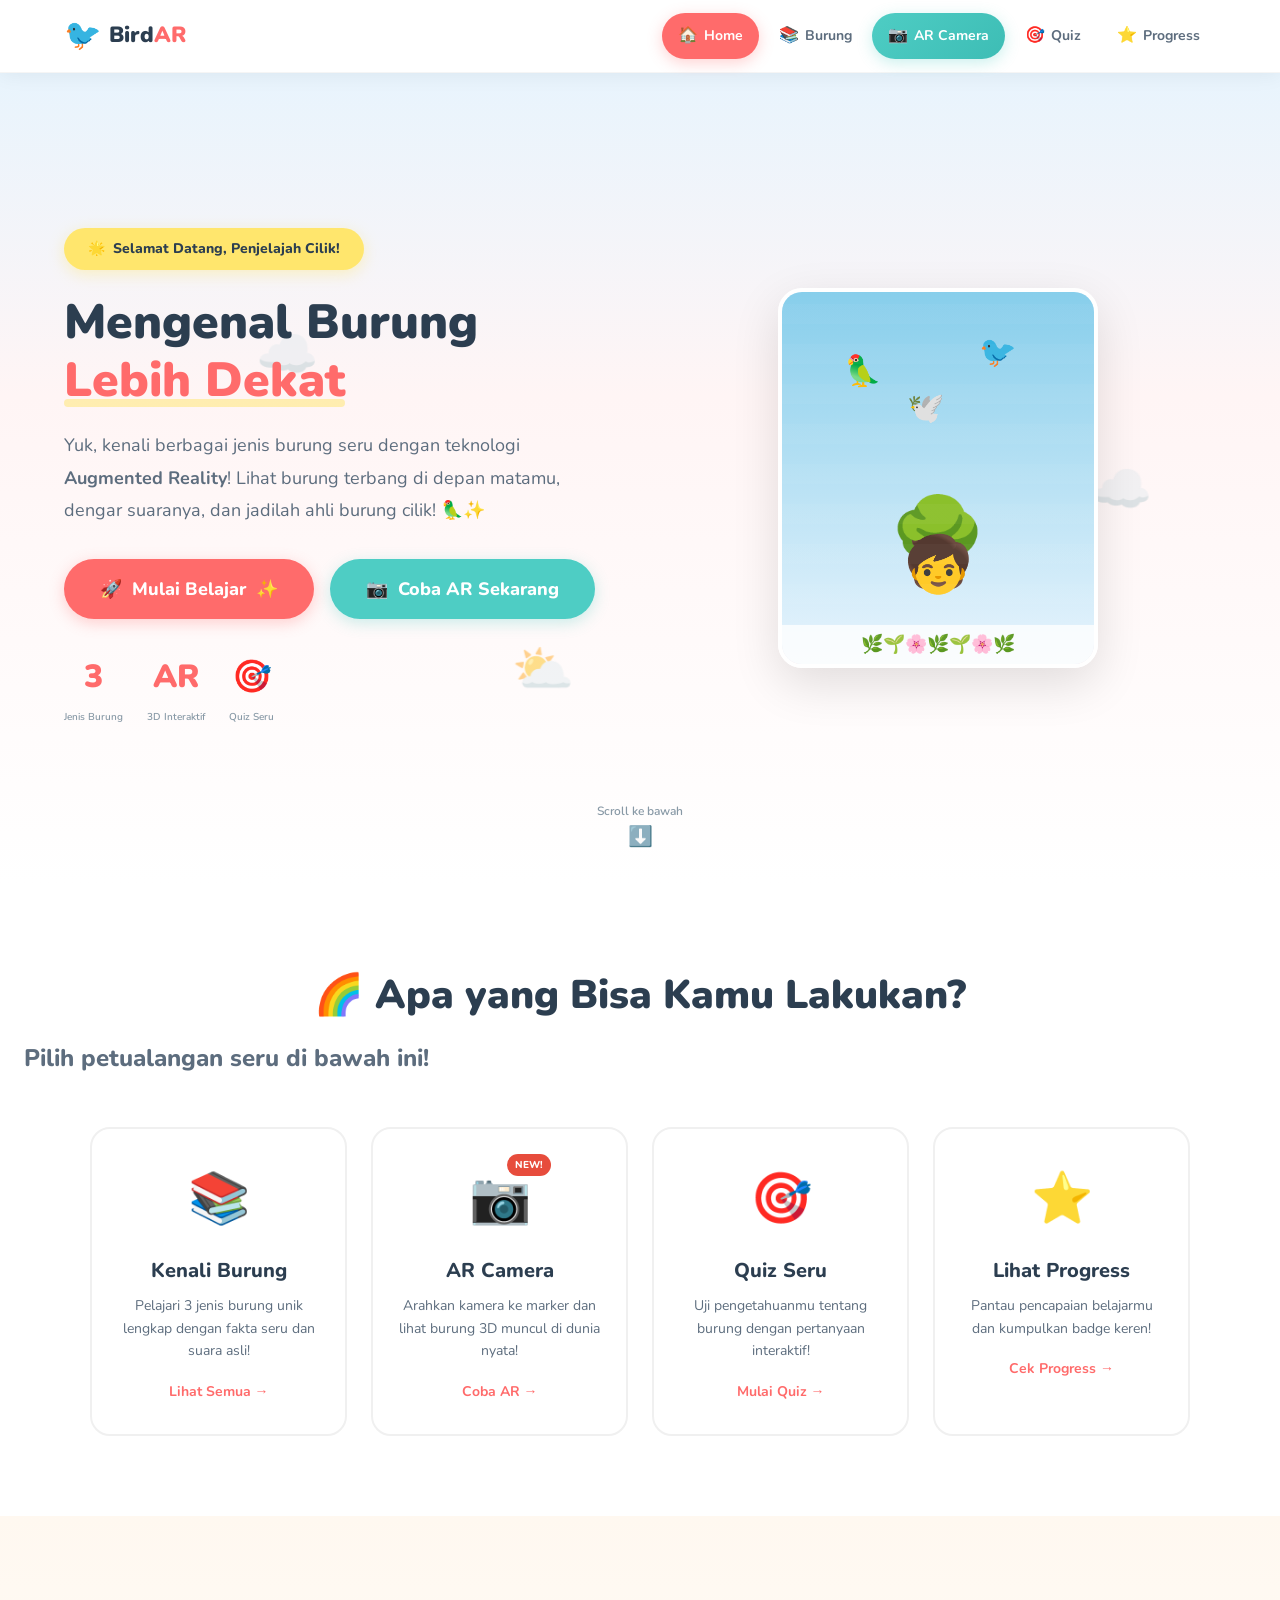
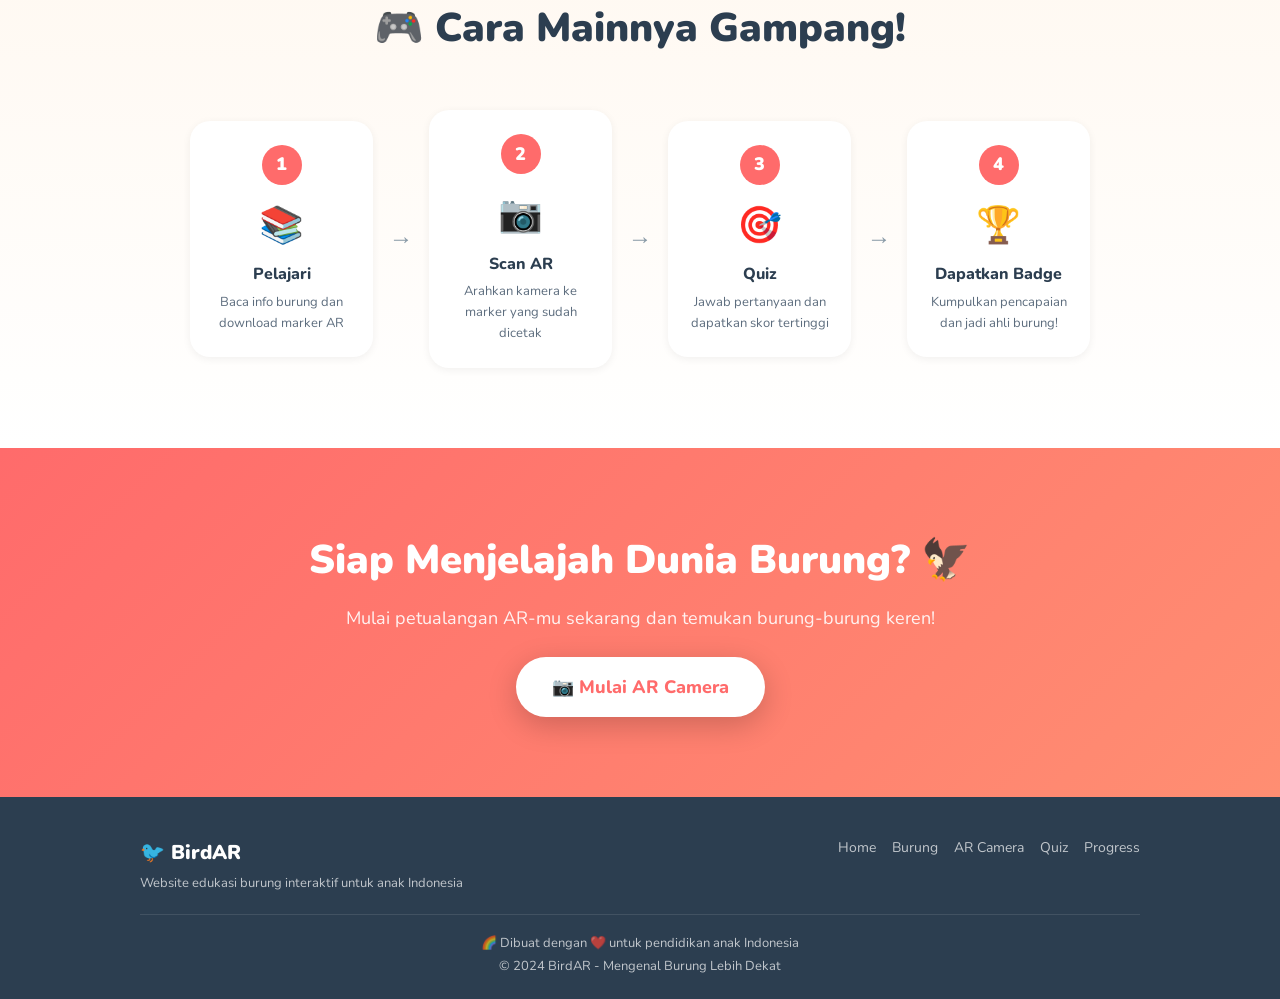
==== index.html @ a6987010 "first commit: upload proyek dunia burung" ====
<!DOCTYPE html>
<html lang="id">
<head>
    <meta charset="UTF-8">
    <meta name="viewport" content="width=device-width, initial-scale=1.0">
    <title>Mengenal Burung Lebih Dekat 🐦 | AR Edukasi</title>
    <link rel="stylesheet" href="assets/css/style.css">
    <link rel="preconnect" href="https://fonts.googleapis.com">
    <link rel="preconnect" href="https://fonts.gstatic.com" crossorigin>
    <link href="https://fonts.googleapis.com/css2?family=Nunito:wght@400;600;700;800;900&display=swap" rel="stylesheet">
    <link rel="icon" href="data:image/svg+xml,<svg xmlns='http://www.w3.org/2000/svg' viewBox='0 0 100 100'><text y='.9em' font-size='90'>🐦</text></svg>">
</head>
<body class="home-page">
    <!-- Loading Screen -->
    <div class="loading-screen" id="loadingScreen">
        <div class="loading-content">
            <div class="bird-loader">
                <span class="bird-emoji">🐦</span>
                <div class="loading-bar">
                    <div class="loading-progress"></div>
                </div>
            </div>
            <p class="loading-text">Mempersiapkan petualangan...</p>
        </div>
    </div>

    <!-- Navbar -->
    <nav class="navbar" id="navbar">
        <div class="nav-container">
            <a href="index.html" class="nav-logo">
                <span class="logo-icon">🐦</span>
                <span class="logo-text">Bird<span class="logo-highlight">AR</span></span>
            </a>
            <ul class="nav-menu" id="navMenu">
                <li class="nav-item">
                    <a href="index.html" class="nav-link active">
                        <span class="nav-icon">🏠</span> Home
                    </a>
                </li>
                <li class="nav-item">
                    <a href="birds.html" class="nav-link">
                        <span class="nav-icon">📚</span> Burung
                    </a>
                </li>
                <li class="nav-item">
                    <a href="ar-camera.html" class="nav-link nav-link-special">
                        <span class="nav-icon">📷</span> AR Camera
                    </a>
                </li>
                <li class="nav-item">
                    <a href="quiz.html" class="nav-link">
                        <span class="nav-icon">🎯</span> Quiz
                    </a>
                </li>
                <li class="nav-item">
                    <a href="progress.html" class="nav-link">
                        <span class="nav-icon">⭐</span> Progress
                    </a>
                </li>
            </ul>
            <button class="hamburger" id="hamburgerBtn" aria-label="Menu">
                <span class="hamburger-line"></span>
                <span class="hamburger-line"></span>
                <span class="hamburger-line"></span>
            </button>
        </div>
    </nav>

    <!-- Main Hero Section -->
    <main class="hero-section">
        <div class="clouds-container">
            <div class="cloud cloud-1"><span>☁️</span></div>
            <div class="cloud cloud-2"><span>☁️</span></div>
            <div class="cloud cloud-3"><span>☁️</span></div>
            <div class="cloud cloud-4"><span>☁️</span></div>
            <div class="cloud cloud-5"><span>⛅</span></div>
        </div>

        <div class="hero-content">
            <div class="hero-left">
                <div class="welcome-badge">
                    <span class="badge-star">🌟</span> Selamat Datang, Penjelajah Cilik!
                </div>
                <h1 class="hero-title">
                    Mengenal Burung
                    <span class="title-highlight">Lebih Dekat</span>
                </h1>
                <p class="hero-description">
                    Yuk, kenali berbagai jenis burung seru dengan teknologi <strong>Augmented Reality</strong>! 
                    Lihat burung terbang di depan matamu, dengar suaranya, dan jadilah ahli burung cilik! 🦜✨
                </p>
                <div class="hero-buttons">
                    <a href="birds.html" class="btn btn-primary btn-large">
                        <span>🚀</span> Mulai Belajar
                        <span class="btn-sparkle">✨</span>
                    </a>
                    <a href="ar-camera.html" class="btn btn-accent btn-large">
                        <span>📷</span> Coba AR Sekarang
                    </a>
                </div>
                <div class="hero-stats">
                    <div class="hero-stat">
                        <span class="stat-number">3</span>
                        <span class="stat-label">Jenis Burung</span>
                    </div>
                    <div class="hero-stat">
                        <span class="stat-number">AR</span>
                        <span class="stat-label">3D Interaktif</span>
                    </div>
                    <div class="hero-stat">
                        <span class="stat-number">🎯</span>
                        <span class="stat-label">Quiz Seru</span>
                    </div>
                </div>
            </div>
            <div class="hero-right">
                <div class="hero-illustration">
                    <div class="illustration-scene">
                        <div class="scene-sky"></div>
                        <div class="scene-tree">🌳</div>
                        <div class="scene-birds">
                            <span class="scene-bird bird-pos-1">🦜</span>
                            <span class="scene-bird bird-pos-2">🐦</span>
                            <span class="scene-bird bird-pos-3">🕊️</span>
                        </div>
                        <div class="scene-kid">🧒</div>
                        <div class="scene-ground">
                            <span>🌿🌱🌸🌿🌱🌸🌿</span>
                        </div>
                        <div class="scene-ar-effect">
                            <div class="ar-scan-line"></div>
                        </div>
                    </div>
                </div>
            </div>
        </div>

        <div class="scroll-indicator">
            <span class="scroll-text">Scroll ke bawah</span>
            <span class="scroll-arrow">⬇️</span>
        </div>
    </main>

    <!-- Features Section -->
    <section class="features-section" id="features">
        <div class="section-header">
            <h2 class="section-title">🌈 Apa yang Bisa Kamu Lakukan?</h2>
            <p class="section-subtitle">Pilih petualangan seru di bawah ini!</p>
        </div>
        
        <div class="features-grid">
            <a href="birds.html" class="feature-card card-learn">
                <div class="card-icon-wrapper">
                    <span class="card-icon">📚</span>
                </div>
                <h3 class="card-title">Kenali Burung</h3>
                <p class="card-desc">Pelajari 3 jenis burung unik lengkap dengan fakta seru dan suara asli!</p>
                <span class="card-action">Lihat Semua →</span>
            </a>

            <a href="ar-camera.html" class="feature-card card-ar">
                <div class="card-icon-wrapper">
                    <span class="card-icon">📷</span>
                    <div class="card-badge">NEW!</div>
                </div>
                <h3 class="card-title">AR Camera</h3>
                <p class="card-desc">Arahkan kamera ke marker dan lihat burung 3D muncul di dunia nyata!</p>
                <span class="card-action">Coba AR →</span>
            </a>

            <a href="quiz.html" class="feature-card card-quiz">
                <div class="card-icon-wrapper">
                    <span class="card-icon">🎯</span>
                </div>
                <h3 class="card-title">Quiz Seru</h3>
                <p class="card-desc">Uji pengetahuanmu tentang burung dengan pertanyaan interaktif!</p>
                <span class="card-action">Mulai Quiz →</span>
            </a>

            <a href="progress.html" class="feature-card card-progress">
                <div class="card-icon-wrapper">
                    <span class="card-icon">⭐</span>
                </div>
                <h3 class="card-title">Lihat Progress</h3>
                <p class="card-desc">Pantau pencapaian belajarmu dan kumpulkan badge keren!</p>
                <span class="card-action">Cek Progress →</span>
            </a>
        </div>
    </section>

    <!-- How It Works Section -->
    <section class="how-it-works">
        <div class="section-header">
            <h2 class="section-title">🎮 Cara Mainnya Gampang!</h2>
        </div>
        <div class="steps-container">
            <div class="step">
                <div class="step-number">1</div>
                <div class="step-icon">📚</div>
                <h4>Pelajari</h4>
                <p>Baca info burung dan download marker AR</p>
            </div>
            <div class="step-connector">→</div>
            <div class="step">
                <div class="step-number">2</div>
                <div class="step-icon">📷</div>
                <h4>Scan AR</h4>
                <p>Arahkan kamera ke marker yang sudah dicetak</p>
            </div>
            <div class="step-connector">→</div>
            <div class="step">
                <div class="step-number">3</div>
                <div class="step-icon">🎯</div>
                <h4>Quiz</h4>
                <p>Jawab pertanyaan dan dapatkan skor tertinggi</p>
            </div>
            <div class="step-connector">→</div>
            <div class="step">
                <div class="step-number">4</div>
                <div class="step-icon">🏆</div>
                <h4>Dapatkan Badge</h4>
                <p>Kumpulkan pencapaian dan jadi ahli burung!</p>
            </div>
        </div>
    </section>

    <!-- CTA Section -->
    <section class="cta-section">
        <div class="cta-content">
            <h2>Siap Menjelajah Dunia Burung? 🦅</h2>
            <p>Mulai petualangan AR-mu sekarang dan temukan burung-burung keren!</p>
            <a href="ar-camera.html" class="btn btn-primary btn-large">
                📷 Mulai AR Camera
            </a>
        </div>
    </section>

    <!-- Footer -->
    <footer class="footer">
        <div class="footer-content">
            <div class="footer-top">
                <div class="footer-brand">
                    <span class="footer-logo">🐦 BirdAR</span>
                    <p>Website edukasi burung interaktif untuk anak Indonesia</p>
                </div>
                <div class="footer-links">
                    <a href="index.html">Home</a>
                    <a href="birds.html">Burung</a>
                    <a href="ar-camera.html">AR Camera</a>
                    <a href="quiz.html">Quiz</a>
                    <a href="progress.html">Progress</a>
                </div>
            </div>
            <div class="footer-bottom">
                <p>🌈 Dibuat dengan ❤️ untuk pendidikan anak Indonesia</p>
                <p class="footer-copy">© 2024 BirdAR - Mengenal Burung Lebih Dekat</p>
            </div>
        </div>
    </footer>

    <!-- Back to Top Button -->
    <button class="back-to-top" id="backToTop" aria-label="Kembali ke atas">
        <span>⬆️</span>
    </button>

    <script src="assets/js/main.js"></script>
</body>
</html>
---- assets/css/style.css ----
/* ============================================
   CSS RESET & VARIABLES GLOBAL
   ============================================ */
:root {
    /* Warna Utama */
    --primary: #FF6B6B;
    --primary-light: #FF8E8E;
    --primary-dark: #E55A5A;
    --secondary: #4ECDC4;
    --secondary-light: #7EDDD6;
    --secondary-dark: #3DBDB5;
    --accent: #FFE66D;
    --accent2: #FF8E72;
    --accent3: #A78BFA;
    
    /* Background */
    --bg-sky: #E8F4FD;
    --bg-sky-light: #F0F8FF;
    --bg-cream: #FFF8F0;
    --bg-white: #FFFFFF;
    --bg-gray-light: #F9FAFB;
    
    /* Text */
    --text-dark: #2C3E50;
    --text-medium: #5D6D7E;
    --text-light: #8899A6;
    --text-white: #FFFFFF;
    
    /* Status */
    --success: #2ECC71;
    --success-light: #D4EFDF;
    --danger: #E74C3C;
    --danger-light: #FADBD8;
    --warning: #F39C12;
    --warning-light: #FDEBD0;
    --info: #3498DB;
    
    /* Shadows */
    --shadow-sm: 0 2px 8px rgba(0, 0, 0, 0.06);
    --shadow-md: 0 8px 32px rgba(0, 0, 0, 0.08);
    --shadow-lg: 0 16px 48px rgba(0, 0, 0, 0.12);
    --shadow-xl: 0 24px 64px rgba(0, 0, 0, 0.16);
    
    /* Border Radius */
    --radius-xs: 8px;
    --radius-sm: 12px;
    --radius-md: 16px;
    --radius-lg: 20px;
    --radius-xl: 24px;
    --radius-full: 50%;
    --radius-pill: 50px;
    
    /* Transition */
    --transition-fast: 0.2s cubic-bezier(0.4, 0, 0.2, 1);
    --transition-base: 0.3s cubic-bezier(0.4, 0, 0.2, 1);
    --transition-slow: 0.5s cubic-bezier(0.4, 0, 0.2, 1);
    
    /* Font */
    --font-main: 'Nunito', -apple-system, BlinkMacSystemFont, 'Segoe UI', sans-serif;
    --font-size-xs: 0.75rem;
    --font-size-sm: 0.875rem;
    --font-size-base: 1rem;
    --font-size-md: 1.125rem;
    --font-size-lg: 1.25rem;
    --font-size-xl: 1.5rem;
    --font-size-2xl: 2rem;
    --font-size-3xl: 2.5rem;
    --font-size-4xl: 3rem;
    
    /* Spacing */
    --spacing-xs: 0.5rem;
    --spacing-sm: 0.75rem;
    --spacing-md: 1rem;
    --spacing-lg: 1.5rem;
    --spacing-xl: 2rem;
    --spacing-2xl: 3rem;
    --spacing-3xl: 4rem;
}

/* ============================================
   GLOBAL FIX - Mencegah Horizontal Scroll
   ============================================ */
html {
    width: 100%;
    max-width: 100vw;
    overflow-x: hidden;
    scroll-behavior: smooth;
    font-size: 16px;
    -webkit-text-size-adjust: 100%;
    position: relative;
}

body {
    width: 100%;
    max-width: 100vw;
    overflow-x: hidden;
    font-family: var(--font-main);
    background: var(--bg-sky-light);
    color: var(--text-dark);
    line-height: 1.6;
    min-height: 100vh;
    -webkit-font-smoothing: antialiased;
    -moz-osx-font-smoothing: grayscale;
    position: relative;
}

/* ============================================
   RESET & BASE
   ============================================ */
*, *::before, *::after {
    margin: 0;
    padding: 0;
    box-sizing: border-box;
}

img {
    max-width: 100%;
    height: auto;
    display: block;
}

a {
    text-decoration: none;
    color: inherit;
}

button {
    cursor: pointer;
    font-family: var(--font-main);
    border: none;
    outline: none;
}

ul, ol {
    list-style: none;
}

/* ============================================
   LOADING SCREEN
   ============================================ */
.loading-screen {
    position: fixed;
    top: 0;
    left: 0;
    width: 100%;
    height: 100%;
    background: linear-gradient(135deg, #E8F4FD 0%, #FFE8E8 50%, #FFF8F0 100%);
    display: flex;
    align-items: center;
    justify-content: center;
    z-index: 9999;
    transition: opacity 0.5s ease, visibility 0.5s ease;
}

.loading-screen.hidden {
    opacity: 0;
    visibility: hidden;
    pointer-events: none;
}

.loading-content {
    text-align: center;
}

.bird-loader {
    position: relative;
    margin-bottom: 20px;
}

.bird-emoji {
    font-size: 60px;
    display: block;
    animation: birdBounce 0.8s ease infinite;
}

@keyframes birdBounce {
    0%, 100% { transform: translateY(0) rotate(0deg); }
    25% { transform: translateY(-15px) rotate(-5deg); }
    75% { transform: translateY(-15px) rotate(5deg); }
}

.loading-bar {
    width: 200px;
    height: 8px;
    background: rgba(255, 255, 255, 0.6);
    border-radius: 10px;
    margin: 15px auto 0;
    overflow: hidden;
    box-shadow: inset 0 1px 3px rgba(0,0,0,0.1);
}

.loading-progress {
    width: 0%;
    height: 100%;
    background: linear-gradient(90deg, var(--primary), var(--accent2), var(--secondary));
    border-radius: 10px;
    animation: loadingProgress 1.5s ease-in-out infinite;
}

@keyframes loadingProgress {
    0% { width: 0%; }
    50% { width: 80%; }
    100% { width: 100%; }
}

.loading-text {
    font-size: 18px;
    color: var(--text-medium);
    font-weight: 600;
    margin-top: 10px;
}

.loading-hint {
    font-size: 14px;
    color: var(--text-light);
    margin-top: 8px;
}

/* ============================================
   MOBILE NAV OVERLAY
   ============================================ */
.mobile-nav-overlay {
    position: fixed;
    top: 0;
    left: 0;
    width: 100%;
    height: 100%;
    background: rgba(0, 0, 0, 0.5);
    z-index: 998;
    opacity: 0;
    visibility: hidden;
    transition: opacity 0.3s ease, visibility 0.3s ease;
}

.mobile-nav-overlay.active {
    opacity: 1;
    visibility: visible;
}

/* ============================================
   NAVBAR
   ============================================ */
.navbar {
    background: rgba(255, 255, 255, 0.95);
    backdrop-filter: blur(20px);
    -webkit-backdrop-filter: blur(20px);
    box-shadow: 0 2px 20px rgba(0, 0, 0, 0.06);
    position: sticky;
    top: 0;
    z-index: 1000;
    padding: 0;
    border-bottom: 1px solid rgba(0,0,0,0.04);
    width: 100%;
    max-width: 100vw;
}

.nav-container {
    max-width: 1200px;
    margin: 0 auto;
    display: flex;
    align-items: center;
    justify-content: space-between;
    padding: 12px 24px;
    width: 100%;
}

.nav-logo {
    display: flex;
    align-items: center;
    gap: 8px;
    font-weight: 900;
    font-size: 22px;
    color: var(--text-dark);
    transition: var(--transition-fast);
}

.nav-logo:hover {
    transform: scale(1.05);
}

.logo-icon {
    font-size: 30px;
    animation: logoWiggle 2s ease-in-out infinite;
}

@keyframes logoWiggle {
    0%, 100% { transform: rotate(0); }
    25% { transform: rotate(-10deg); }
    75% { transform: rotate(10deg); }
}

.logo-highlight {
    color: var(--primary);
}

/* Nav Menu - Desktop */
.nav-menu {
    display: flex;
    align-items: center;
    gap: 4px;
}

.nav-link {
    display: flex;
    align-items: center;
    gap: 6px;
    padding: 10px 16px;
    border-radius: var(--radius-pill);
    font-weight: 700;
    font-size: 14px;
    color: var(--text-medium);
    transition: var(--transition-base);
    position: relative;
}

.nav-link:hover {
    background: var(--bg-sky);
    color: var(--primary);
    transform: translateY(-2px);
}

.nav-link.active {
    background: var(--primary);
    color: var(--text-white);
    box-shadow: 0 4px 15px rgba(255, 107, 107, 0.3);
}

.nav-link-special {
    background: linear-gradient(135deg, var(--secondary), #3DBDB5);
    color: var(--text-white) !important;
    box-shadow: 0 4px 15px rgba(78, 205, 196, 0.3);
}

.nav-link-special:hover {
    transform: translateY(-3px);
    box-shadow: 0 8px 25px rgba(78, 205, 196, 0.5);
}

.nav-icon {
    font-size: 16px;
}

/* Hamburger Menu */
.hamburger {
    display: none;
    flex-direction: column;
    gap: 6px;
    background: none;
    padding: 8px;
    cursor: pointer;
    z-index: 1001;
    position: relative;
}

.hamburger-line {
    display: block;
    width: 26px;
    height: 3px;
    background: var(--text-dark);
    border-radius: 3px;
    transition: var(--transition-base);
    transform-origin: center;
}

.hamburger.active .hamburger-line:nth-child(1) {
    transform: translateY(9px) rotate(45deg);
}

.hamburger.active .hamburger-line:nth-child(2) {
    opacity: 0;
    transform: scaleX(0);
}

.hamburger.active .hamburger-line:nth-child(3) {
    transform: translateY(-9px) rotate(-45deg);
}

/* Body state saat sidebar terbuka */
body.nav-open {
    overflow: hidden;
}

/* ============================================
   HERO SECTION (Home Page)
   ============================================ */
.hero-section {
    min-height: 90vh;
    display: flex;
    align-items: center;
    position: relative;
    overflow: hidden;
    background: linear-gradient(180deg, #E8F4FD 0%, #FFF5F5 40%, #FFFFFF 100%);
    padding: 20px 0;
    width: 100%;
    max-width: 100vw;
    z-index: 1;
}

.clouds-container {
    position: fixed;
    top: 0;
    left: 0;
    width: 100%;
    height: 100%;
    pointer-events: none;
    z-index: 0;
    overflow: hidden;
}

.cloud {
    position: absolute;
    opacity: 0.5;
    animation: cloudDrift linear infinite;
    will-change: transform;
}

.cloud span {
    font-size: 50px;
    display: block;
}

.cloud-1 { top: 8%; left: -5%; animation-duration: 35s; }
.cloud-2 { top: 15%; right: -5%; animation-duration: 40s; animation-delay: -8s; }
.cloud-3 { top: 35%; left: 20%; animation-duration: 45s; animation-delay: -15s; }
.cloud-4 { top: 50%; right: 10%; animation-duration: 38s; animation-delay: -20s; }
.cloud-5 { top: 70%; left: 40%; animation-duration: 42s; animation-delay: -25s; }

@keyframes cloudDrift {
    0% { transform: translateX(0); }
    100% { transform: translateX(120vw); }
}

.floating-elements {
    position: fixed;
    top: 0;
    left: 0;
    width: 100%;
    height: 100%;
    pointer-events: none;
    z-index: 0;
    overflow: hidden;
    max-width: 100vw;
}

.floating-leaf, .floating-bird {
    position: absolute;
    font-size: 24px;
    animation: floatAround 6s ease-in-out infinite;
    opacity: 0.6;
    will-change: transform;
    transform-origin: center center;
}

.leaf-1 { top: 20%; left: 5%; animation-delay: 0s; }
.leaf-2 { top: 60%; right: 8%; animation-delay: -2s; }
.leaf-3 { top: 40%; left: 15%; animation-delay: -4s; }
.fly-1 { top: 15%; right: 15%; animation-delay: -1s; font-size: 28px; }
.fly-2 { top: 25%; left: 10%; animation-delay: -3s; font-size: 22px; }

@keyframes floatAround {
    0%, 100% { transform: translateY(0) rotate(0deg); }
    25% { transform: translateY(-20px) rotate(5deg); }
    50% { transform: translateY(-10px) rotate(-3deg); }
    75% { transform: translateY(-25px) rotate(3deg); }
}

.hero-content {
    max-width: 1200px;
    width: 100%;
    margin: 0 auto;
    display: grid;
    grid-template-columns: 1fr 1fr;
    gap: 40px;
    align-items: center;
    padding: 40px 24px;
    position: relative;
    z-index: 1;
}

.hero-left {
    animation: fadeInUp 0.8s ease forwards;
}

@keyframes fadeInUp {
    from { opacity: 0; transform: translateY(30px); }
    to { opacity: 1; transform: translateY(0); }
}

.welcome-badge {
    display: inline-flex;
    align-items: center;
    gap: 8px;
    background: var(--accent);
    color: var(--text-dark);
    padding: 10px 24px;
    border-radius: var(--radius-pill);
    font-weight: 800;
    font-size: 14px;
    margin-bottom: 24px;
    box-shadow: 0 4px 15px rgba(255, 230, 109, 0.4);
}

.badge-star {
    animation: starSpin 2s linear infinite;
}

@keyframes starSpin {
    0% { transform: rotate(0deg) scale(1); }
    50% { transform: rotate(180deg) scale(1.2); }
    100% { transform: rotate(360deg) scale(1); }
}

.hero-title {
    font-size: var(--font-size-4xl);
    font-weight: 900;
    line-height: 1.2;
    color: var(--text-dark);
    margin-bottom: 20px;
    word-wrap: break-word;
}

.title-highlight {
    color: var(--primary);
    position: relative;
    display: inline-block;
}

.title-highlight::after {
    content: '';
    position: absolute;
    bottom: 2px;
    left: 0;
    width: 100%;
    height: 8px;
    background: var(--accent);
    border-radius: 4px;
    z-index: -1;
    opacity: 0.5;
}

.hero-description {
    font-size: var(--font-size-md);
    color: var(--text-medium);
    margin-bottom: 32px;
    max-width: 500px;
    line-height: 1.8;
}

.hero-buttons {
    display: flex;
    gap: 16px;
    flex-wrap: wrap;
    margin-bottom: 32px;
}

.hero-stats {
    display: flex;
    gap: 24px;
}

.hero-stat {
    text-align: center;
}

.stat-number {
    display: block;
    font-size: var(--font-size-2xl);
    font-weight: 900;
    color: var(--primary);
}

.stat-label {
    font-size: var(--font-size-xs);
    color: var(--text-light);
    font-weight: 600;
}

.hero-right {
    display: flex;
    justify-content: center;
    align-items: center;
}

.illustration-scene {
    width: 320px;
    max-width: 90vw;
    height: 380px;
    background: linear-gradient(180deg, #E8F4FD, #FFE8E8);
    border-radius: var(--radius-xl);
    position: relative;
    overflow: hidden;
    box-shadow: var(--shadow-lg);
    border: 4px solid white;
}

.scene-sky {
    position: absolute;
    top: 0;
    left: 0;
    width: 100%;
    height: 100%;
    background: linear-gradient(180deg, #87CEEB, #E8F4FD);
}

.scene-tree {
    position: absolute;
    bottom: 60px;
    left: 50%;
    transform: translateX(-50%);
    font-size: 80px;
}

.scene-birds .scene-bird {
    position: absolute;
    font-size: 30px;
    animation: birdFly 3s ease-in-out infinite;
}

.bird-pos-1 { top: 15%; left: 20%; animation-delay: 0s; }
.bird-pos-2 { top: 10%; right: 25%; animation-delay: -1s; font-size: 35px; }
.bird-pos-3 { top: 25%; left: 40%; animation-delay: -2s; font-size: 25px; }

@keyframes birdFly {
    0%, 100% { transform: translate(0, 0) rotate(0deg); }
    25% { transform: translate(15px, -15px) rotate(5deg); }
    50% { transform: translate(0, -25px) rotate(0deg); }
    75% { transform: translate(-15px, -15px) rotate(-5deg); }
}

.scene-kid {
    position: absolute;
    bottom: 55px;
    left: 50%;
    transform: translateX(-50%);
    font-size: 55px;
    animation: kidBounce 2s ease-in-out infinite;
}

@keyframes kidBounce {
    0%, 100% { transform: translateX(-50%) translateY(0); }
    50% { transform: translateX(-50%) translateY(-10px); }
}

.scene-ground {
    position: absolute;
    bottom: 0;
    left: 0;
    width: 100%;
    text-align: center;
    font-size: 18px;
    background: rgba(255,255,255,0.8);
    padding: 5px 0;
}

.scene-ar-effect {
    position: absolute;
    top: 0;
    left: 0;
    width: 100%;
    height: 100%;
    background: repeating-linear-gradient(
        0deg,
        transparent,
        transparent 20px,
        rgba(255,255,255,0.03) 20px,
        rgba(255,255,255,0.03) 40px
    );
    pointer-events: none;
}

.scroll-indicator {
    position: absolute;
    bottom: 30px;
    left: 50%;
    transform: translateX(-50%);
    text-align: center;
    animation: bounceDown 2s ease-in-out infinite;
    z-index: 2;
}

.scroll-text {
    display: block;
    font-size: 12px;
    color: var(--text-light);
    font-weight: 600;
}

.scroll-arrow {
    font-size: 20px;
}

@keyframes bounceDown {
    0%, 100% { transform: translateX(-50%) translateY(0); }
    50% { transform: translateX(-50%) translateY(10px); }
}

/* ============================================
   BUTTONS
   ============================================ */
.btn {
    display: inline-flex;
    align-items: center;
    justify-content: center;
    gap: 8px;
    padding: 12px 28px;
    border-radius: var(--radius-pill);
    font-weight: 800;
    font-size: 15px;
    cursor: pointer;
    border: none;
    transition: var(--transition-base);
    position: relative;
    overflow: hidden;
    text-decoration: none;
    max-width: 100%;
}

.btn:active {
    transform: scale(0.95);
}

.btn-large {
    padding: 16px 36px;
    font-size: 18px;
    gap: 10px;
}

.btn-small {
    padding: 8px 20px;
    font-size: 13px;
}

.btn-primary {
    background: var(--primary);
    color: var(--text-white);
    box-shadow: 0 4px 15px rgba(255, 107, 107, 0.3);
}

.btn-primary:hover {
    background: var(--primary-dark);
    transform: translateY(-3px);
    box-shadow: 0 8px 25px rgba(255, 107, 107, 0.5);
}

.btn-accent {
    background: var(--secondary);
    color: var(--text-white);
    box-shadow: 0 4px 15px rgba(78, 205, 196, 0.3);
}

.btn-accent:hover {
    background: var(--secondary-dark);
    transform: translateY(-3px);
    box-shadow: 0 8px 25px rgba(78, 205, 196, 0.5);
}

.btn-outline {
    background: transparent;
    border: 2.5px solid var(--primary);
    color: var(--primary);
}

.btn-outline:hover {
    background: var(--primary);
    color: var(--text-white);
    transform: translateY(-2px);
}

.btn-sparkle {
    animation: sparkle 1s ease-in-out infinite;
}

@keyframes sparkle {
    0%, 100% { opacity: 1; transform: scale(1); }
    50% { opacity: 0.5; transform: scale(1.3); }
}

/* ============================================
   FEATURES SECTION (Home)
   ============================================ */
.features-section {
    padding: 80px 24px;
    background: var(--bg-white);
    position: relative;
    width: 100%;
    max-width: 100vw;
}

.section-header {
    text-align: center;
    margin-bottom: 50px;
}

.section-title {
    font-size: var(--font-size-3xl);
    font-weight: 900;
    color: var(--text-dark);
    margin-bottom: 12px;
}

.section-subtitle {
    font-size: var(--font-size-md);
    color: var(--text-medium);
}

.features-grid {
    max-width: 1100px;
    margin: 0 auto;
    display: grid;
    grid-template-columns: repeat(auto-fit, minmax(240px, 1fr));
    gap: 24px;
    width: 100%;
}

.feature-card {
    background: var(--bg-white);
    border: 2px solid #F0F0F0;
    border-radius: var(--radius-lg);
    padding: 30px 24px;
    text-align: center;
    transition: var(--transition-base);
    cursor: pointer;
    position: relative;
    overflow: hidden;
    max-width: 100%;
}

.feature-card:hover {
    transform: translateY(-10px);
    box-shadow: var(--shadow-lg);
    border-color: transparent;
}

.card-learn:hover {
    border-color: var(--primary);
    box-shadow: 0 12px 40px rgba(255, 107, 107, 0.2);
}

.card-ar:hover {
    border-color: var(--secondary);
    box-shadow: 0 12px 40px rgba(78, 205, 196, 0.2);
}

.card-quiz:hover {
    border-color: var(--accent3);
    box-shadow: 0 12px 40px rgba(167, 139, 250, 0.2);
}

.card-progress:hover {
    border-color: var(--warning);
    box-shadow: 0 12px 40px rgba(243, 156, 18, 0.2);
}

.card-icon-wrapper {
    position: relative;
    display: inline-block;
    margin-bottom: 16px;
}

.card-icon {
    font-size: 50px;
    display: block;
    transition: var(--transition-base);
}

.feature-card:hover .card-icon {
    transform: scale(1.15) rotate(-5deg);
}

.card-badge {
    position: absolute;
    top: -5px;
    right: -20px;
    background: var(--danger);
    color: white;
    font-size: 10px;
    font-weight: 800;
    padding: 3px 8px;
    border-radius: var(--radius-pill);
    animation: badgePulse 2s ease-in-out infinite;
}

@keyframes badgePulse {
    0%, 100% { transform: scale(1); }
    50% { transform: scale(1.1); }
}

.card-title {
    font-size: var(--font-size-lg);
    font-weight: 800;
    margin-bottom: 8px;
}

.card-desc {
    font-size: 14px;
    color: var(--text-medium);
    margin-bottom: 16px;
    line-height: 1.6;
}

.card-action {
    font-weight: 700;
    font-size: 14px;
    color: var(--primary);
    transition: var(--transition-fast);
}

.feature-card:hover .card-action {
    letter-spacing: 1px;
}

/* ============================================
   HOW IT WORKS SECTION
   ============================================ */
.how-it-works {
    padding: 80px 24px;
    background: linear-gradient(180deg, #FFF8F0, #FFFFFF);
    width: 100%;
    max-width: 100vw;
}

.steps-container {
    max-width: 900px;
    margin: 40px auto 0;
    display: flex;
    align-items: center;
    justify-content: center;
    gap: 16px;
    flex-wrap: wrap;
    width: 100%;
}

.step {
    background: var(--bg-white);
    border-radius: var(--radius-lg);
    padding: 24px 20px;
    text-align: center;
    box-shadow: var(--shadow-sm);
    flex: 1;
    min-width: 160px;
    max-width: 200px;
    transition: var(--transition-base);
}

.step:hover {
    transform: translateY(-5px);
    box-shadow: var(--shadow-md);
}

.step-number {
    width: 40px;
    height: 40px;
    background: var(--primary);
    color: white;
    border-radius: var(--radius-full);
    display: flex;
    align-items: center;
    justify-content: center;
    font-weight: 900;
    font-size: 18px;
    margin: 0 auto 12px;
}

.step-icon {
    font-size: 36px;
    margin-bottom: 8px;
}

.step h4 {
    font-weight: 800;
    margin-bottom: 4px;
}

.step p {
    font-size: 13px;
    color: var(--text-medium);
}

.step-connector {
    font-size: 24px;
    color: var(--text-light);
    font-weight: 900;
}

/* ============================================
   CTA SECTION
   ============================================ */
.cta-section {
    padding: 80px 24px;
    background: linear-gradient(135deg, var(--primary), var(--accent2));
    text-align: center;
    color: white;
    width: 100%;
    max-width: 100vw;
}

.cta-content h2 {
    font-size: var(--font-size-3xl);
    font-weight: 900;
    margin-bottom: 12px;
}

.cta-content p {
    font-size: var(--font-size-md);
    margin-bottom: 24px;
    opacity: 0.9;
}

.cta-section .btn-primary {
    background: white;
    color: var(--primary);
    box-shadow: 0 8px 30px rgba(0,0,0,0.2);
}

.cta-section .btn-primary:hover {
    transform: translateY(-5px);
    box-shadow: 0 12px 40px rgba(0,0,0,0.3);
}

/* ============================================
   BIRDS PAGE STYLES
   ============================================ */
.birds-page {
    background: linear-gradient(180deg, #F0F8FF, #FFF8F0);
}

.birds-main {
    max-width: 1100px;
    width: 100%;
    margin: 0 auto;
    padding: 40px 24px 60px;
    position: relative;
    z-index: 2;
}

.birds-header {
    text-align: center;
    margin-bottom: 40px;
}

.header-decoration {
    display: flex;
    justify-content: center;
    gap: 16px;
    margin-bottom: 16px;
    position: relative;
    z-index: 1;
}

.deco-bird {
    font-size: 30px;
    animation: birdFloat 2s ease-in-out infinite;
}

.deco-bird:nth-child(2) { animation-delay: -0.7s; }
.deco-bird:nth-child(3) { animation-delay: -1.4s; }

@keyframes birdFloat {
    0%, 100% { transform: translateY(0); }
    50% { transform: translateY(-12px); }
}

.page-header h1 {
    font-size: var(--font-size-3xl);
    font-weight: 900;
    margin-bottom: 8px;
}

.page-header p {
    font-size: var(--font-size-md);
    color: var(--text-medium);
    max-width: 600px;
    margin: 0 auto;
}

.birds-grid {
    display: grid;
    grid-template-columns: repeat(auto-fit, minmax(300px, 1fr));
    gap: 24px;
    width: 100%;
}

.bird-card {
    background: var(--bg-white);
    border-radius: var(--radius-lg);
    overflow: hidden;
    box-shadow: var(--shadow-sm);
    transition: var(--transition-base);
    cursor: pointer;
    border: 2px solid transparent;
    max-width: 100%;
}

.bird-card:hover {
    transform: translateY(-8px);
    box-shadow: var(--shadow-lg);
    border-color: var(--primary);
}

.bird-card-header {
    height: 180px;
    background: linear-gradient(135deg, #FFE8E8, #E8F4FD);
    display: flex;
    align-items: center;
    justify-content: center;
    position: relative;
}

.bird-avatar-container {
    text-align: center;
    position: relative;
}

.bird-avatar {
    font-size: 90px;
    transition: var(--transition-base);
}

.bird-card:hover .bird-avatar {
    transform: scale(1.1);
    animation: birdFloat 1.5s ease-in-out infinite;
}

.bird-habitat-badge {
    position: absolute;
    top: -10px;
    right: -30px;
    background: var(--accent);
    color: var(--text-dark);
    padding: 4px 12px;
    border-radius: var(--radius-pill);
    font-size: 11px;
    font-weight: 700;
    white-space: nowrap;
}

.bird-card-body {
    padding: 20px;
}

.bird-name {
    font-size: var(--font-size-xl);
    font-weight: 800;
    margin-bottom: 4px;
}

.bird-latin {
    font-style: italic;
    color: var(--text-light);
    font-size: 13px;
    margin-bottom: 8px;
}

.bird-short-desc {
    font-size: 14px;
    color: var(--text-medium);
    margin-bottom: 12px;
}

.bird-quick-info {
    display: flex;
    gap: 12px;
    margin-bottom: 16px;
    flex-wrap: wrap;
}

.quick-info-item {
    display: flex;
    align-items: center;
    gap: 4px;
    background: var(--bg-sky-light);
    padding: 6px 12px;
    border-radius: var(--radius-pill);
    font-size: 12px;
    font-weight: 600;
}

.qi-icon {
    font-size: 14px;
}

/* ============================================
   MODAL STYLES
   ============================================ */
.modal-overlay {
    position: fixed;
    top: 0;
    left: 0;
    width: 100%;
    height: 100%;
    background: rgba(0, 0, 0, 0.6);
    backdrop-filter: blur(4px);
    display: flex;
    align-items: center;
    justify-content: center;
    z-index: 2000;
    opacity: 0;
    visibility: hidden;
    transition: var(--transition-base);
    padding: 20px;
}

.modal-overlay.active {
    opacity: 1;
    visibility: visible;
}

.modal-container {
    background: var(--bg-white);
    border-radius: var(--radius-xl);
    max-width: 520px;
    width: 100%;
    max-height: 90vh;
    overflow-y: auto;
    position: relative;
    box-shadow: var(--shadow-xl);
    transform: scale(0.9) translateY(20px);
    transition: var(--transition-base);
}

.modal-overlay.active .modal-container {
    transform: scale(1) translateY(0);
}

.modal-close-btn {
    position: absolute;
    top: 16px;
    right: 16px;
    width: 40px;
    height: 40px;
    background: #F0F0F0;
    border-radius: var(--radius-full);
    font-size: 18px;
    display: flex;
    align-items: center;
    justify-content: center;
    cursor: pointer;
    z-index: 10;
    transition: var(--transition-fast);
}

.modal-close-btn:hover {
    background: var(--danger);
    color: white;
    transform: rotate(90deg);
}

.modal-header {
    text-align: center;
    padding: 30px 20px 0;
}

.modal-bird-display {
    width: 120px;
    height: 120px;
    background: linear-gradient(135deg, #FFE8E8, #E8F4FD);
    border-radius: var(--radius-full);
    display: flex;
    align-items: center;
    justify-content: center;
    margin: 0 auto;
}

.modal-bird-emoji {
    font-size: 70px;
}

.modal-body {
    padding: 24px;
}

.modal-bird-name {
    font-size: 26px;
    font-weight: 900;
    text-align: center;
    margin-bottom: 4px;
}

.modal-bird-latin {
    text-align: center;
    color: var(--text-light);
    font-size: 14px;
    margin-bottom: 20px;
}

.modal-stats-grid {
    display: grid;
    grid-template-columns: repeat(3, 1fr);
    gap: 12px;
    margin-bottom: 20px;
}

.modal-stat {
    background: var(--bg-sky-light);
    padding: 14px 10px;
    border-radius: var(--radius-sm);
    text-align: center;
}

.stat-icon-large {
    font-size: 24px;
    display: block;
    margin-bottom: 4px;
}

.stat-info {
    display: flex;
    flex-direction: column;
}

.stat-label {
    font-size: 10px;
    color: var(--text-light);
    font-weight: 600;
}

.stat-value {
    font-size: 13px;
    font-weight: 800;
    color: var(--text-dark);
}

.modal-description, .modal-funfact, .modal-audio-section {
    margin-bottom: 16px;
}

.modal-description h4, .modal-audio-section h4 {
    font-weight: 800;
    margin-bottom: 6px;
}

.modal-description p {
    font-size: 14px;
    color: var(--text-medium);
    line-height: 1.7;
}

.modal-funfact {
    background: linear-gradient(135deg, #FFF9E6, #FFF3CC);
    padding: 16px;
    border-radius: var(--radius-sm);
    border-left: 4px solid var(--warning);
}

.funfact-header {
    display: flex;
    align-items: center;
    gap: 8px;
    margin-bottom: 6px;
}

.funfact-icon {
    font-size: 24px;
}

.modal-funfact h4 {
    font-weight: 800;
    font-size: 15px;
}

.modal-funfact p {
    font-size: 14px;
    color: var(--text-dark);
}

.modal-audio-section {
    display: flex;
    align-items: center;
    gap: 12px;
    flex-wrap: wrap;
}

.btn-sound {
    display: flex;
    align-items: center;
    gap: 8px;
}

.sound-icon {
    font-size: 18px;
}

.modal-footer {
    padding: 0 24px 24px;
    display: flex;
    gap: 12px;
    flex-wrap: wrap;
}

.modal-footer .btn {
    flex: 1;
    min-width: 150px;
}

/* ============================================
   AR CAMERA PAGE STYLES
   ============================================ */
.ar-page {
    background: #000;
    overflow: hidden;
    width: 100vw;
    height: 100vh;
    height: 100dvh;
    position: fixed;
    top: 0;
    left: 0;
    right: 0;
    bottom: 0;
    touch-action: none;
    -webkit-overflow-scrolling: none;
    overscroll-behavior: none;
    margin: 0;
    padding: 0;
}

/* AR Scene Wrapper - FULLSCREEN */
.ar-scene-wrapper {
    position: fixed;
    top: 0;
    left: 0;
    width: 100vw;
    height: 100vh;
    height: 100dvh;
    z-index: 1;
    margin: 0;
    padding: 0;
    overflow: hidden;
}

/* Pastikan A-Frame scene fullscreen */
.ar-scene-wrapper a-scene {
    width: 100% !important;
    height: 100% !important;
    position: fixed !important;
    top: 0 !important;
    left: 0 !important;
    right: 0 !important;
    bottom: 0 !important;
    margin: 0 !important;
    padding: 0 !important;
}

/* Permission Overlay */
.permission-overlay {
    position: fixed;
    top: 0;
    left: 0;
    width: 100%;
    height: 100%;
    background: rgba(0,0,0,0.9);
    display: flex;
    align-items: center;
    justify-content: center;
    z-index: 3000;
    transition: var(--transition-slow);
}

.permission-overlay.hidden {
    opacity: 0;
    visibility: hidden;
    pointer-events: none;
}

.permission-content {
    background: white;
    border-radius: var(--radius-xl);
    padding: 40px 30px;
    text-align: center;
    max-width: 400px;
    width: 90%;
}

.permission-icon {
    font-size: 70px;
    display: block;
    margin-bottom: 16px;
}

.permission-content h3 {
    font-size: 22px;
    font-weight: 800;
    margin-bottom: 8px;
}

.permission-content p {
    font-size: 14px;
    color: var(--text-medium);
    margin-bottom: 24px;
}

/* AR UI Overlay - di atas kamera */
.ar-ui-overlay {
    position: fixed;
    top: 0;
    left: 0;
    width: 100%;
    height: 100%;
    pointer-events: none;
    z-index: 10;
}

.ar-ui-overlay > * {
    pointer-events: auto;
}

/* AR Top Bar */
.ar-top-bar {
    position: absolute;
    top: 0;
    left: 0;
    right: 0;
    display: flex;
    align-items: center;
    justify-content: space-between;
    padding: 16px 16px;
    padding-top: max(16px, env(safe-area-inset-top));
    background: linear-gradient(180deg, rgba(0,0,0,0.7), transparent);
}

.ar-back-btn {
    color: white;
    font-weight: 700;
    font-size: 15px;
    padding: 8px 16px;
    background: rgba(255,255,255,0.2);
    border-radius: var(--radius-pill);
    backdrop-filter: blur(10px);
    transition: var(--transition-fast);
    display: flex;
    align-items: center;
    gap: 4px;
    text-decoration: none;
}

.ar-back-btn:hover {
    background: rgba(255,255,255,0.3);
}

.ar-title {
    color: white;
    font-weight: 800;
    font-size: 16px;
    display: flex;
    align-items: center;
    gap: 6px;
}

/* AR Center Indicator */
.ar-center-indicator {
    position: absolute;
    top: 50%;
    left: 50%;
    transform: translate(-50%, -50%);
    text-align: center;
    color: white;
    transition: opacity 0.5s ease;
}

.indicator-ring {
    position: relative;
    width: 80px;
    height: 80px;
    margin: 0 auto 16px;
}

.indicator-pulse {
    position: absolute;
    top: 0;
    left: 0;
    width: 100%;
    height: 100%;
    border: 3px solid rgba(255,255,255,0.6);
    border-radius: var(--radius-full);
    animation: pulseRing 2s ease-in-out infinite;
}

@keyframes pulseRing {
    0%, 100% { transform: scale(0.8); opacity: 0.6; }
    50% { transform: scale(1.2); opacity: 1; }
}

.indicator-inner {
    position: absolute;
    top: 50%;
    left: 50%;
    transform: translate(-50%, -50%);
    font-size: 30px;
}

.indicator-text {
    font-weight: 700;
    font-size: 16px;
    text-shadow: 0 2px 4px rgba(0,0,0,0.5);
}

.indicator-subtext {
    font-size: 12px;
    opacity: 0.8;
    margin-top: 4px;
}

/* AR Info Popup */
.ar-info-popup {
    position: absolute;
    bottom: 120px;
    bottom: max(120px, calc(env(safe-area-inset-bottom) + 100px));
    left: 16px;
    right: 16px;
    max-width: 400px;
    z-index: 20;
}

.popup-toggle-btn {
    width: 100%;
    display: flex;
    align-items: center;
    gap: 8px;
    padding: 14px 20px;
    background: rgba(255,255,255,0.95);
    backdrop-filter: blur(20px);
    border-radius: var(--radius-md);
    font-weight: 700;
    font-size: 14px;
    cursor: pointer;
    box-shadow: var(--shadow-md);
    transition: var(--transition-fast);
    font-family: var(--font-main);
    border: none;
    color: var(--text-dark);
}

.popup-toggle-btn:hover {
    background: white;
}

.popup-toggle-arrow {
    margin-left: auto;
    transition: var(--transition-base);
}

.popup-toggle-btn.open .popup-toggle-arrow {
    transform: rotate(180deg);
}

.popup-content-wrapper {
    background: rgba(255,255,255,0.95);
    backdrop-filter: blur(20px);
    border-radius: 0 0 var(--radius-md) var(--radius-md);
    max-height: 0;
    overflow: hidden;
    transition: max-height 0.4s ease;
}

.popup-content-wrapper.open {
    max-height: 350px;
    overflow-y: auto;
}

.popup-inner-content {
    padding: 16px 20px;
}

.popup-bird-name {
    font-size: 18px;
    font-weight: 800;
    margin: 0 0 4px 0;
}

.popup-bird-latin {
    font-size: 12px;
    color: var(--text-light);
    font-style: italic;
    margin-bottom: 10px;
}

.popup-info-grid {
    display: flex;
    flex-direction: column;
    gap: 6px;
    margin-bottom: 10px;
}

.popup-info-item {
    display: flex;
    align-items: center;
    gap: 6px;
    font-size: 13px;
}

.pii-icon {
    font-size: 16px;
}

.popup-funfact {
    background: #FFF9E6;
    padding: 10px;
    border-radius: var(--radius-xs);
    display: flex;
    gap: 8px;
    align-items: flex-start;
    font-size: 12px;
}

.funfact-bulb {
    font-size: 20px;
    flex-shrink: 0;
}

/* AR Side Controls */
.ar-side-controls {
    position: absolute;
    top: 50%;
    right: 12px;
    right: max(12px, env(safe-area-inset-right));
    transform: translateY(-50%);
    display: flex;
    flex-direction: column;
    gap: 10px;
}

.ar-ctrl-btn {
    width: 48px;
    height: 48px;
    border-radius: var(--radius-full);
    background: rgba(255,255,255,0.9);
    backdrop-filter: blur(10px);
    display: flex;
    align-items: center;
    justify-content: center;
    font-size: 22px;
    cursor: pointer;
    box-shadow: var(--shadow-sm);
    transition: var(--transition-fast);
    border: none;
}

.ar-ctrl-btn:hover {
    transform: scale(1.1);
    box-shadow: var(--shadow-md);
}

.ctrl-icon {
    display: block;
}

/* AR Detected Badge */
.ar-detected-badge {
    position: absolute;
    top: 100px;
    top: max(100px, calc(env(safe-area-inset-top) + 80px));
    left: 50%;
    transform: translateX(-50%);
    display: flex;
    align-items: center;
    gap: 8px;
    background: rgba(46, 204, 113, 0.9);
    color: white;
    padding: 8px 20px;
    border-radius: var(--radius-pill);
    font-weight: 700;
    font-size: 13px;
    opacity: 0;
    transition: opacity 0.3s ease;
}

.ar-detected-badge.show {
    opacity: 1;
}

.detected-dot {
    width: 8px;
    height: 8px;
    background: white;
    border-radius: var(--radius-full);
    animation: blink 1s ease-in-out infinite;
}

@keyframes blink {
    0%, 100% { opacity: 1; }
    50% { opacity: 0.3; }
}

/* AR Modal */
.ar-modal-overlay {
    position: fixed;
    top: 0;
    left: 0;
    width: 100%;
    height: 100%;
    background: rgba(0,0,0,0.7);
    display: flex;
    align-items: center;
    justify-content: center;
    z-index: 3000;
    opacity: 0;
    visibility: hidden;
    transition: var(--transition-base);
}

.ar-modal-overlay.active {
    opacity: 1;
    visibility: visible;
}

.ar-modal-content {
    background: white;
    border-radius: var(--radius-xl);
    padding: 24px;
    max-width: 500px;
    width: 90%;
    max-height: 85vh;
    overflow-y: auto;
    position: relative;
}

.ar-modal-close {
    position: absolute;
    top: 12px;
    right: 12px;
    width: 36px;
    height: 36px;
    background: #F0F0F0;
    border-radius: var(--radius-full);
    font-size: 16px;
    cursor: pointer;
    border: none;
}

.ar-modal-desc {
    font-size: 14px;
    color: var(--text-medium);
    margin-bottom: 16px;
}

.marker-grid {
    display: flex;
    gap: 12px;
    justify-content: center;
    flex-wrap: wrap;
    margin-bottom: 20px;
}

.marker-item {
    text-align: center;
    flex: 1;
    min-width: 100px;
}

.marker-img {
    width: 100px;
    height: 100px;
    border: 2px dashed #ccc;
    border-radius: var(--radius-sm);
    margin: 0 auto 8px;
    object-fit: contain;
}

.marker-label {
    font-size: 12px;
    font-weight: 700;
    margin-bottom: 8px;
}

.ar-modal-tips {
    background: var(--bg-sky-light);
    padding: 16px;
    border-radius: var(--radius-sm);
}

.ar-modal-tips h4 {
    font-weight: 800;
    margin-bottom: 8px;
}

.ar-modal-tips ul {
    list-style: none;
}

.ar-modal-tips li {
    font-size: 13px;
    padding: 4px 0;
    color: var(--text-medium);
}

/* Loading screen di halaman AR */
.ar-page .loading-screen {
    z-index: 5000;
}

/* Toast di halaman AR */
.ar-page .toast {
    z-index: 6000;
}

/* ============================================
   AR MOBILE FIXES
   ============================================ */
@media (max-width: 768px) {
    .ar-page {
        height: 100dvh;
        height: -webkit-fill-available;
    }
    
    .ar-scene-wrapper {
        height: 100dvh;
        height: -webkit-fill-available;
    }
    
    .ar-scene-wrapper a-scene {
        height: 100dvh !important;
        height: -webkit-fill-available !important;
    }
    
    .ar-info-popup {
        bottom: max(100px, calc(env(safe-area-inset-bottom) + 80px));
        left: 8px;
        right: 8px;
        max-width: none;
    }
    
    .ar-side-controls {
        top: auto;
        bottom: 80px;
        bottom: max(80px, calc(env(safe-area-inset-bottom) + 60px));
        right: 8px;
        flex-direction: row;
        gap: 6px;
        transform: none;
    }
    
    .ar-ctrl-btn {
        width: 42px;
        height: 42px;
        font-size: 18px;
    }
    
    .ar-top-bar {
        padding-top: max(16px, env(safe-area-inset-top));
    }
    
    .ar-detected-badge {
        top: max(90px, calc(env(safe-area-inset-top) + 70px));
    }
    
    .indicator-ring {
        width: 60px;
        height: 60px;
    }
    
    .indicator-text {
        font-size: 14px;
    }
}

@media (max-width: 480px) {
    .ar-ctrl-btn {
        width: 38px;
        height: 38px;
        font-size: 16px;
    }
    
    .popup-toggle-btn {
        padding: 12px 16px;
        font-size: 13px;
    }
    
    .popup-inner-content {
        padding: 12px 16px;
    }
    
    .ar-back-btn {
        font-size: 13px;
        padding: 6px 12px;
    }
    
    .ar-title {
        font-size: 14px;
    }
}

/* ============================================
   QUIZ PAGE STYLES
   ============================================ */
.quiz-page {
    background: linear-gradient(180deg, #E8F4FD, #FFF5F5);
    min-height: 100vh;
}

.quiz-main {
    max-width: 700px;
    width: 100%;
    margin: 0 auto;
    padding: 40px 24px 60px;
    position: relative;
    z-index: 2;
}

.quiz-screen {
    display: none;
}

.quiz-screen.active {
    display: block;
}

.quiz-decoration {
    position: relative;
    height: 120px;
    margin-bottom: 10px;
    overflow: hidden;
}

.deco-circle {
    position: absolute;
    border-radius: var(--radius-full);
    opacity: 0.15;
    will-change: transform;
}

.deco-1 {
    width: 100px;
    height: 100px;
    background: var(--primary);
    top: 0;
    left: 20%;
    animation: floatAround 4s ease-in-out infinite;
}

.deco-2 {
    width: 80px;
    height: 80px;
    background: var(--secondary);
    top: 10px;
    right: 15%;
    animation: floatAround 4s ease-in-out infinite;
    animation-delay: -2s;
}

.deco-bird {
    position: absolute;
    font-size: 40px;
    animation: birdFloat 2s ease-in-out infinite;
    will-change: transform;
}

.deco-b1 { left: 10%; top: 30px; }
.deco-b2 { left: 50%; transform: translateX(-50%); top: 0; animation-delay: -0.7s; font-size: 50px; }
.deco-b3 { right: 10%; top: 30px; animation-delay: -1.4s; }

.quiz-start-content {
    text-align: center;
}

.quiz-emoji-large {
    font-size: 80px;
    display: block;
    margin-bottom: 10px;
    animation: birdBounce 1.5s ease-in-out infinite;
}

.quiz-start-content h1 {
    font-size: var(--font-size-3xl);
    font-weight: 900;
    margin-bottom: 8px;
}

.quiz-subtitle {
    font-size: var(--font-size-md);
    color: var(--text-medium);
    margin-bottom: 24px;
}

.quiz-info-cards {
    display: flex;
    gap: 12px;
    justify-content: center;
    margin-bottom: 24px;
    flex-wrap: wrap;
}

.info-card {
    background: white;
    padding: 16px;
    border-radius: var(--radius-md);
    box-shadow: var(--shadow-sm);
    flex: 1;
    min-width: 100px;
    max-width: 150px;
}

.info-card-icon {
    font-size: 24px;
    display: block;
}

.info-card-num {
    font-size: 24px;
    font-weight: 900;
    color: var(--primary);
    display: block;
}

.info-card-label {
    font-size: 12px;
    color: var(--text-light);
}

.quiz-topics {
    margin-bottom: 24px;
}

.quiz-topics h4 {
    font-weight: 700;
    margin-bottom: 8px;
}

.topic-tags {
    display: flex;
    gap: 8px;
    flex-wrap: wrap;
    justify-content: center;
}

.topic-tag {
    background: var(--bg-sky);
    padding: 6px 14px;
    border-radius: var(--radius-pill);
    font-size: 13px;
    font-weight: 600;
}

.quiz-progress-header {
    margin-bottom: 30px;
}

.quiz-progress-bar-wrapper {
    background: white;
    border-radius: var(--radius-lg);
    padding: 16px 20px;
    box-shadow: var(--shadow-sm);
}

.quiz-progress-bar {
    height: 12px;
    background: #E8E8E8;
    border-radius: 10px;
    overflow: hidden;
    margin-bottom: 10px;
}

.quiz-progress-fill {
    height: 100%;
    background: linear-gradient(90deg, var(--primary), var(--accent2));
    border-radius: 10px;
    width: 0%;
    transition: width 0.5s ease;
}

.quiz-progress-info {
    display: flex;
    justify-content: space-between;
    font-size: 14px;
    font-weight: 700;
    color: var(--text-medium);
}

.quiz-question-area {
    background: white;
    border-radius: var(--radius-lg);
    padding: 30px 24px;
    box-shadow: var(--shadow-sm);
    text-align: center;
    margin-bottom: 16px;
}

.question-emoji-display {
    font-size: 60px;
    margin-bottom: 12px;
}

.question-text {
    font-size: var(--font-size-xl);
    font-weight: 800;
    margin-bottom: 24px;
    line-height: 1.4;
}

.options-grid {
    display: grid;
    gap: 12px;
    text-align: left;
}

.quiz-option-btn {
    display: flex;
    align-items: center;
    gap: 12px;
    padding: 16px 20px;
    background: var(--bg-sky-light);
    border: 3px solid transparent;
    border-radius: var(--radius-md);
    font-size: 15px;
    font-weight: 700;
    cursor: pointer;
    transition: var(--transition-fast);
    width: 100%;
}

.quiz-option-btn:hover {
    border-color: var(--secondary);
    transform: translateX(5px);
}

.quiz-option-btn.correct {
    border-color: var(--success);
    background: var(--success-light);
}

.quiz-option-btn.wrong {
    border-color: var(--danger);
    background: var(--danger-light);
}

.option-letter-badge {
    width: 36px;
    height: 36px;
    background: #E0E0E0;
    border-radius: var(--radius-full);
    display: flex;
    align-items: center;
    justify-content: center;
    font-weight: 900;
    flex-shrink: 0;
}

.feedback-area {
    margin-top: 16px;
    font-weight: 800;
    font-size: 18px;
    min-height: 28px;
}

.quiz-nav {
    display: flex;
    justify-content: space-between;
    align-items: center;
    padding: 0 8px;
}

.quiz-timer {
    font-weight: 700;
    font-size: 14px;
    color: var(--text-medium);
}

.quiz-screen-result {
    text-align: center;
}

.result-container {
    background: white;
    border-radius: var(--radius-xl);
    padding: 40px 24px;
    box-shadow: var(--shadow-lg);
}

.result-emoji-display {
    font-size: 80px;
    margin-bottom: 10px;
}

.result-title {
    font-size: var(--font-size-2xl);
    font-weight: 900;
    margin-bottom: 20px;
}

.result-score-circle-wrapper {
    margin-bottom: 16px;
}

.result-score-circle {
    width: 150px;
    height: 150px;
    margin: 0 auto;
    position: relative;
}

.result-circle-svg {
    width: 100%;
    height: 100%;
    transform: rotate(-90deg);
}

.result-circle-bg {
    fill: none;
    stroke: #E8E8E8;
    stroke-width: 8;
}

.result-circle-fill {
    fill: none;
    stroke: var(--primary);
    stroke-width: 8;
    stroke-linecap: round;
    stroke-dasharray: 389.56;
    stroke-dashoffset: 389.56;
    transition: stroke-dashoffset 1s ease;
}

.result-score-text {
    position: absolute;
    top: 50%;
    left: 50%;
    transform: translate(-50%, -50%);
    text-align: center;
}

.result-score-number {
    font-size: 42px;
    font-weight: 900;
    color: var(--primary);
    display: block;
}

.result-score-unit {
    font-size: 14px;
    color: var(--text-light);
}

.result-message {
    font-size: var(--font-size-lg);
    font-weight: 700;
    margin-bottom: 16px;
}

.result-details {
    display: flex;
    gap: 16px;
    justify-content: center;
    margin-bottom: 20px;
    flex-wrap: wrap;
}

.result-detail-item {
    background: var(--bg-sky-light);
    padding: 10px 16px;
    border-radius: var(--radius-sm);
    display: flex;
    flex-direction: column;
    align-items: center;
    font-weight: 700;
    font-size: 13px;
}

.result-badge-display {
    margin-bottom: 20px;
}

.result-actions {
    display: flex;
    gap: 12px;
    justify-content: center;
    flex-wrap: wrap;
}

/* ============================================
   CONFETTI
   ============================================ */
.confetti-container {
    position: fixed;
    top: 0;
    left: 0;
    width: 100%;
    height: 100%;
    pointer-events: none;
    z-index: 5000;
}

.confetti-piece {
    position: absolute;
    width: 12px;
    height: 12px;
    top: -20px;
    animation: confettiFall linear forwards;
}

@keyframes confettiFall {
    0% {
        transform: translateY(0) rotate(0deg);
        opacity: 1;
    }
    100% {
        transform: translateY(110vh) rotate(720deg);
        opacity: 0;
    }
}

/* ============================================
   PROGRESS PAGE STYLES
   ============================================ */
.progress-page {
    background: linear-gradient(180deg, #F0F8FF, #FFF8F0);
    min-height: 100vh;
}

.progress-main {
    max-width: 800px;
    width: 100%;
    margin: 0 auto;
    padding: 40px 24px 60px;
    position: relative;
    z-index: 2;
}

.progress-header .deco-star {
    font-size: 24px;
    animation: starFloat 2s ease-in-out infinite;
    display: inline-block;
    will-change: transform;
}

.progress-header .deco-star:nth-child(2) { animation-delay: -0.6s; }
.progress-header .deco-star:nth-child(3) { animation-delay: -1.2s; }

@keyframes starFloat {
    0%, 100% { transform: translateY(0) scale(1); }
    50% { transform: translateY(-10px) scale(1.2); }
}

.progress-overview {
    text-align: center;
    margin-bottom: 40px;
}

.progress-circle-wrapper {
    margin-bottom: 30px;
}

.progress-circle-container {
    width: 170px;
    height: 170px;
    margin: 0 auto;
    position: relative;
}

.progress-svg {
    width: 100%;
    height: 100%;
    transform: rotate(-90deg);
}

.progress-circle-bg {
    fill: none;
    stroke: #E8E8E8;
    stroke-width: 10;
}

.progress-circle-fill {
    fill: none;
    stroke-width: 10;
    stroke-linecap: round;
    stroke-dasharray: 439.82;
    stroke-dashoffset: 439.82;
    transition: stroke-dashoffset 1.5s ease;
}

.progress-circle-center {
    position: absolute;
    top: 50%;
    left: 50%;
    transform: translate(-50%, -50%);
    text-align: center;
}

.progress-percentage {
    font-size: 40px;
    font-weight: 900;
    color: var(--primary);
    display: block;
}

.progress-subtitle {
    font-size: 13px;
    color: var(--text-medium);
    font-weight: 600;
}

.stats-cards-grid {
    display: grid;
    grid-template-columns: repeat(auto-fit, minmax(150px, 1fr));
    gap: 16px;
    margin-bottom: 40px;
}

.stat-card {
    background: white;
    border-radius: var(--radius-lg);
    padding: 24px 16px;
    text-align: center;
    box-shadow: var(--shadow-sm);
    transition: var(--transition-base);
    border-left: 4px solid transparent;
}

.stat-card:hover {
    transform: translateY(-5px);
    box-shadow: var(--shadow-md);
}

.stat-learned { border-left-color: var(--primary); }
.stat-scanned { border-left-color: var(--secondary); }
.stat-quiz { border-left-color: var(--warning); }

.stat-card-icon-wrapper {
    font-size: 36px;
    margin-bottom: 8px;
}

.stat-card-value {
    font-size: 36px;
    font-weight: 900;
    color: var(--primary);
    display: block;
}

.stat-card-label {
    font-weight: 700;
    font-size: 14px;
    display: block;
}

.stat-card-sub {
    font-size: 11px;
    color: var(--text-light);
}

.section-subtitle {
    font-size: var(--font-size-xl);
    font-weight: 800;
    margin-bottom: 16px;
    display: flex;
    align-items: center;
    gap: 8px;
}

.subtitle-icon {
    font-size: 24px;
}

.checklist-section, .badges-section, .activity-section {
    margin-bottom: 36px;
}

.checklist-container {
    display: grid;
    gap: 10px;
}

.checklist-item {
    background: white;
    padding: 16px 20px;
    border-radius: var(--radius-md);
    display: flex;
    align-items: center;
    gap: 12px;
    font-weight: 700;
    box-shadow: var(--shadow-sm);
    transition: var(--transition-base);
    border-left: 5px solid transparent;
    width: 100%;
}

.checklist-item.completed {
    border-left-color: var(--success);
    background: #F8FFF8;
}

.checklist-item.pending {
    border-left-color: #E0E0E0;
    opacity: 0.65;
}

.check-status-icon {
    font-size: 28px;
    flex-shrink: 0;
}

.check-bird-emoji {
    font-size: 30px;
    flex-shrink: 0;
}

.check-info {
    flex: 1;
}

.check-name {
    font-weight: 800;
    display: block;
}

.check-status-text {
    font-size: 12px;
    color: var(--text-light);
}

.check-actions {
    display: flex;
    gap: 8px;
}

.badges-grid {
    display: flex;
    gap: 12px;
    flex-wrap: wrap;
}

.badge-item {
    background: white;
    border-radius: var(--radius-md);
    padding: 20px 16px;
    text-align: center;
    min-width: 110px;
    flex: 1;
    box-shadow: var(--shadow-sm);
    transition: var(--transition-base);
}

.badge-item.locked {
    opacity: 0.45;
    filter: grayscale(100%);
}

.badge-item.unlocked {
    animation: badgeUnlock 0.6s ease;
}

@keyframes badgeUnlock {
    0% { transform: scale(0.8); }
    50% { transform: scale(1.1); }
    100% { transform: scale(1); }
}

.badge-icon-display {
    font-size: 44px;
    display: block;
    margin-bottom: 8px;
}

.badge-name-display {
    font-weight: 800;
    font-size: 13px;
    display: block;
}

.badge-desc-display {
    font-size: 10px;
    color: var(--text-light);
}

.activity-list {
    display: grid;
    gap: 8px;
}

.activity-item {
    background: white;
    padding: 14px 18px;
    border-radius: var(--radius-sm);
    display: flex;
    align-items: center;
    gap: 10px;
    font-size: 14px;
    box-shadow: var(--shadow-sm);
}

.activity-item.empty {
    justify-content: center;
    flex-wrap: wrap;
    gap: 12px;
    padding: 24px;
}

.activity-icon {
    font-size: 20px;
}

.activity-time {
    margin-left: auto;
    font-size: 12px;
    color: var(--text-light);
}

.reset-section {
    text-align: center;
    margin-top: 20px;
    padding: 20px;
}

.reset-hint {
    font-size: 14px;
    color: var(--text-medium);
    margin-bottom: 8px;
}

.btn-reset {
    border-color: #ccc;
    color: var(--text-medium);
}

.btn-reset:hover {
    border-color: var(--danger);
    color: var(--danger);
    background: var(--danger-light);
}

/* ============================================
   TOAST NOTIFICATION
   ============================================ */
.toast {
    position: fixed;
    bottom: 30px;
    left: 50%;
    transform: translateX(-50%) translateY(100px);
    background: var(--text-dark);
    color: white;
    padding: 14px 28px;
    border-radius: var(--radius-pill);
    font-weight: 700;
    font-size: 14px;
    z-index: 5000;
    opacity: 0;
    transition: var(--transition-base);
    box-shadow: var(--shadow-lg);
    white-space: nowrap;
    max-width: 90vw;
}

.toast.show {
    opacity: 1;
    transform: translateX(-50%) translateY(0);
}

/* ============================================
   FOOTER
   ============================================ */
.footer {
    background: var(--text-dark);
    color: white;
    padding: 40px 24px 20px;
    width: 100%;
    max-width: 100vw;
    position: relative;
    z-index: 2;
}

.footer-content {
    max-width: 1000px;
    margin: 0 auto;
}

.footer-top {
    display: flex;
    justify-content: space-between;
    align-items: flex-start;
    flex-wrap: wrap;
    gap: 24px;
    margin-bottom: 20px;
}

.footer-brand .footer-logo {
    font-size: 20px;
    font-weight: 900;
    display: block;
    margin-bottom: 4px;
}

.footer-brand p {
    font-size: 13px;
    opacity: 0.7;
}

.footer-links {
    display: flex;
    gap: 16px;
    flex-wrap: wrap;
}

.footer-links a {
    color: white;
    opacity: 0.7;
    font-size: 14px;
    transition: var(--transition-fast);
}

.footer-links a:hover {
    opacity: 1;
}

.footer-bottom {
    border-top: 1px solid rgba(255,255,255,0.1);
    padding-top: 16px;
    text-align: center;
}

.footer-bottom p {
    font-size: 13px;
    opacity: 0.7;
    margin: 2px 0;
}

/* ============================================
   BACK TO TOP BUTTON
   ============================================ */
.back-to-top {
    position: fixed;
    bottom: 30px;
    right: 30px;
    width: 50px;
    height: 50px;
    background: var(--primary);
    color: white;
    border-radius: var(--radius-full);
    font-size: 20px;
    display: flex;
    align-items: center;
    justify-content: center;
    box-shadow: var(--shadow-lg);
    z-index: 900;
    opacity: 0;
    visibility: hidden;
    transition: var(--transition-base);
    cursor: pointer;
}

.back-to-top.visible {
    opacity: 1;
    visibility: visible;
}

.back-to-top:hover {
    transform: translateY(-5px);
    box-shadow: var(--shadow-xl);
}

/* ============================================
   RESPONSIVE DESIGN
   ============================================ */
@media (max-width: 1024px) {
    .hero-content {
        grid-template-columns: 1fr;
        text-align: center;
        gap: 30px;
    }
    
    .hero-description {
        margin: 0 auto 32px;
    }
    
    .hero-buttons {
        justify-content: center;
    }
    
    .hero-stats {
        justify-content: center;
    }
    
    .hero-right {
        order: -1;
    }
    
    .illustration-scene {
        width: 260px;
        max-width: 85vw;
        height: 320px;
    }
    
    .steps-container {
        gap: 8px;
    }
    
    .step {
        min-width: 130px;
        padding: 16px 12px;
    }
    
    .step-connector {
        font-size: 18px;
    }
}

@media (max-width: 768px) {
    /* Tampilkan hamburger */
    .hamburger {
        display: flex;
    }

    /* Fix untuk elemen dekoratif di mobile */
    .floating-elements {
        z-index: 0;
        opacity: 0.4;
    }
    
    .clouds-container {
        z-index: 0;
    }
    
    .cloud span {
        font-size: 30px;
    }
    
    .floating-leaf, .floating-bird {
        font-size: 18px;
    }
    
    .fly-1 { font-size: 20px; }
    .fly-2 { font-size: 16px; }
    
    /* Pastikan dekorasi tidak menutupi konten */
    .hero-section,
    .features-section,
    .how-it-works,
    .cta-section,
    .birds-main,
    .quiz-main,
    .progress-main {
        position: relative;
        z-index: 2;
    }

    /* Overlay background */
    .mobile-nav-overlay {
        display: block;
    }

    /* Sidebar - Hidden by default, muncul dari kanan */
    .nav-menu {
        position: fixed;
        top: 0;
        right: 0;
        width: 280px;
        max-width: 80vw;
        height: 100vh;
        height: 100dvh;
        background: var(--bg-white);
        flex-direction: column;
        align-items: stretch;
        padding: 80px 24px 30px;
        gap: 4px;
        box-shadow: -5px 0 30px rgba(0, 0, 0, 0.15);
        z-index: 999;
        overflow-y: auto;
        transform: translateX(100%);
        transition: transform 0.35s cubic-bezier(0.4, 0, 0.2, 1);
        visibility: visible;
    }

    .nav-menu.active {
        transform: translateX(0);
    }

    .nav-menu .nav-item {
        width: 100%;
    }

    .nav-menu .nav-link {
        width: 100%;
        justify-content: flex-start;
        padding: 14px 16px;
        font-size: 16px;
        border-radius: var(--radius-sm);
        color: var(--text-dark);
        background: transparent;
    }

    .nav-menu .nav-link:hover {
        background: var(--bg-sky);
        color: var(--primary);
    }

    .nav-menu .nav-link.active {
        background: var(--primary);
        color: var(--text-white);
    }

    .nav-menu .nav-link-special {
        background: linear-gradient(135deg, var(--secondary), #3DBDB5);
        color: var(--text-white) !important;
        margin-top: 8px;
    }
    
    .hero-title {
        font-size: var(--font-size-2xl);
    }
    
    .section-title {
        font-size: var(--font-size-2xl);
    }
    
    .features-grid {
        grid-template-columns: 1fr 1fr;
        gap: 12px;
    }
    
    .feature-card {
        padding: 20px 16px;
    }
    
    .modal-stats-grid {
        grid-template-columns: 1fr;
    }
    
    .modal-footer {
        flex-direction: column;
    }
    
    .modal-footer .btn {
        width: 100%;
    }
    
    .birds-grid {
        grid-template-columns: 1fr;
    }
    
    .quiz-info-cards {
        flex-direction: column;
        align-items: center;
    }
    
    .info-card {
        max-width: none;
        width: 100%;
    }
    
    .stats-cards-grid {
        grid-template-columns: 1fr;
    }
    
    .badges-grid {
        grid-template-columns: repeat(3, 1fr);
    }
    
    .ar-info-popup {
        bottom: 100px;
        left: 8px;
        right: 8px;
    }
    
    .ar-side-controls {
        top: auto;
        bottom: 80px;
        right: 8px;
        flex-direction: row;
        gap: 6px;
        transform: none;
    }
    
    .ar-ctrl-btn {
        width: 42px;
        height: 42px;
        font-size: 18px;
    }
    
    .footer-top {
        flex-direction: column;
        align-items: center;
        text-align: center;
    }
    
    .footer-links {
        justify-content: center;
    }
    
    .back-to-top {
        bottom: 20px;
        right: 20px;
        width: 42px;
        height: 42px;
    }
    
    /* Perbaikan overflow mobile */
    .hero-content {
        padding: 30px 16px;
        width: 100%;
        max-width: 100%;
    }
    
    .hero-description {
        max-width: 100%;
        padding: 0 8px;
    }
    
    .birds-main,
    .quiz-main,
    .progress-main {
        padding: 30px 16px 60px;
    }
    
    .features-section,
    .how-it-works,
    .cta-section,
    .footer {
        padding-left: 16px;
        padding-right: 16px;
    }
}

@media (max-width: 480px) {
    .hero-title {
        font-size: 24px;
    }
    
    .hero-description {
        font-size: 14px;
    }
    
    .btn-large {
        padding: 14px 20px;
        font-size: 15px;
    }
    
    .features-grid {
        grid-template-columns: 1fr;
    }
    
    .steps-container {
        flex-direction: column;
        gap: 0;
    }
    
    .step {
        max-width: none;
        width: 100%;
    }
    
    .step-connector {
        transform: rotate(90deg);
        margin: 4px 0;
    }
    
    .illustration-scene {
        width: 200px;
        max-width: 85vw;
        height: 250px;
    }
    
    .result-actions {
        flex-direction: column;
    }
    
    .result-actions .btn {
        width: 100%;
    }
    
    .checklist-item {
        flex-wrap: wrap;
        gap: 8px;
    }
    
    .check-actions {
        width: 100%;
        justify-content: flex-end;
    }
    
    .badges-grid {
        grid-template-columns: repeat(2, 1fr);
    }
    
    .nav-menu {
        width: 260px;
        max-width: 85vw;
    }
    
    .modal-container {
        max-width: 95%;
        margin: 10px;
    }
    
    .card-badge {
        right: 5px;
        top: 5px;
    }
    
    .bird-habitat-badge {
        right: -10px;
    }

    /* Fix dekorasi untuk layar sangat kecil */
    .floating-elements {
        opacity: 0.3;
    }
    
    .cloud span {
        font-size: 24px;
    }
    
    .floating-leaf, .floating-bird {
        font-size: 14px;
    }
    
    .deco-bird {
        font-size: 28px;
    }
    
    .deco-b2 {
        font-size: 35px;
    }
}

/* ============================================
   ACCESSIBILITY
   ============================================ */
@media (prefers-reduced-motion: reduce) {
    *, *::before, *::after {
        animation-duration: 0.01ms !important;
        animation-iteration-count: 1 !important;
        transition-duration: 0.01ms !important;
    }
}

/* ============================================
   PRINT STYLES
   ============================================ */
@media print {
    .navbar, .footer, .back-to-top, .loading-screen,
    .ar-ui-overlay, .floating-elements, .clouds-container {
        display: none !important;
    }
    
    body {
        background: white;
        color: black;
    }
}
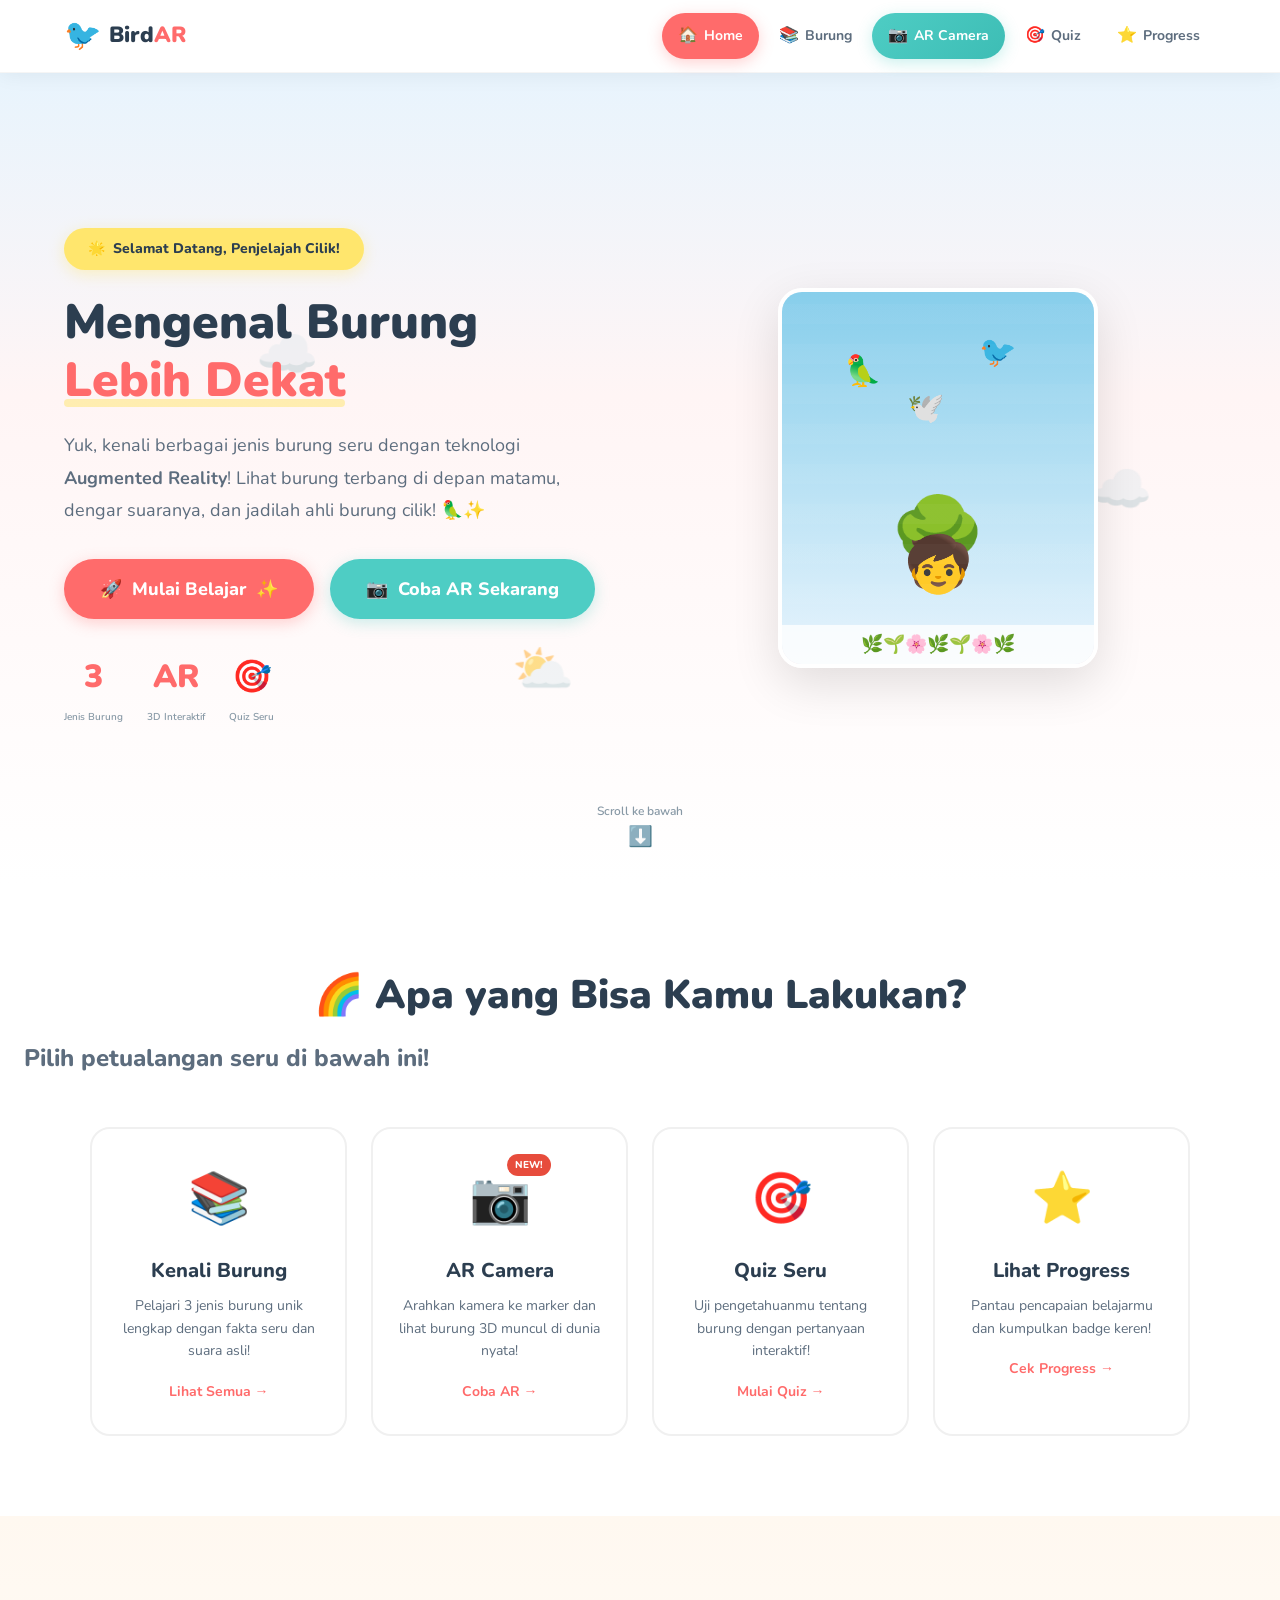
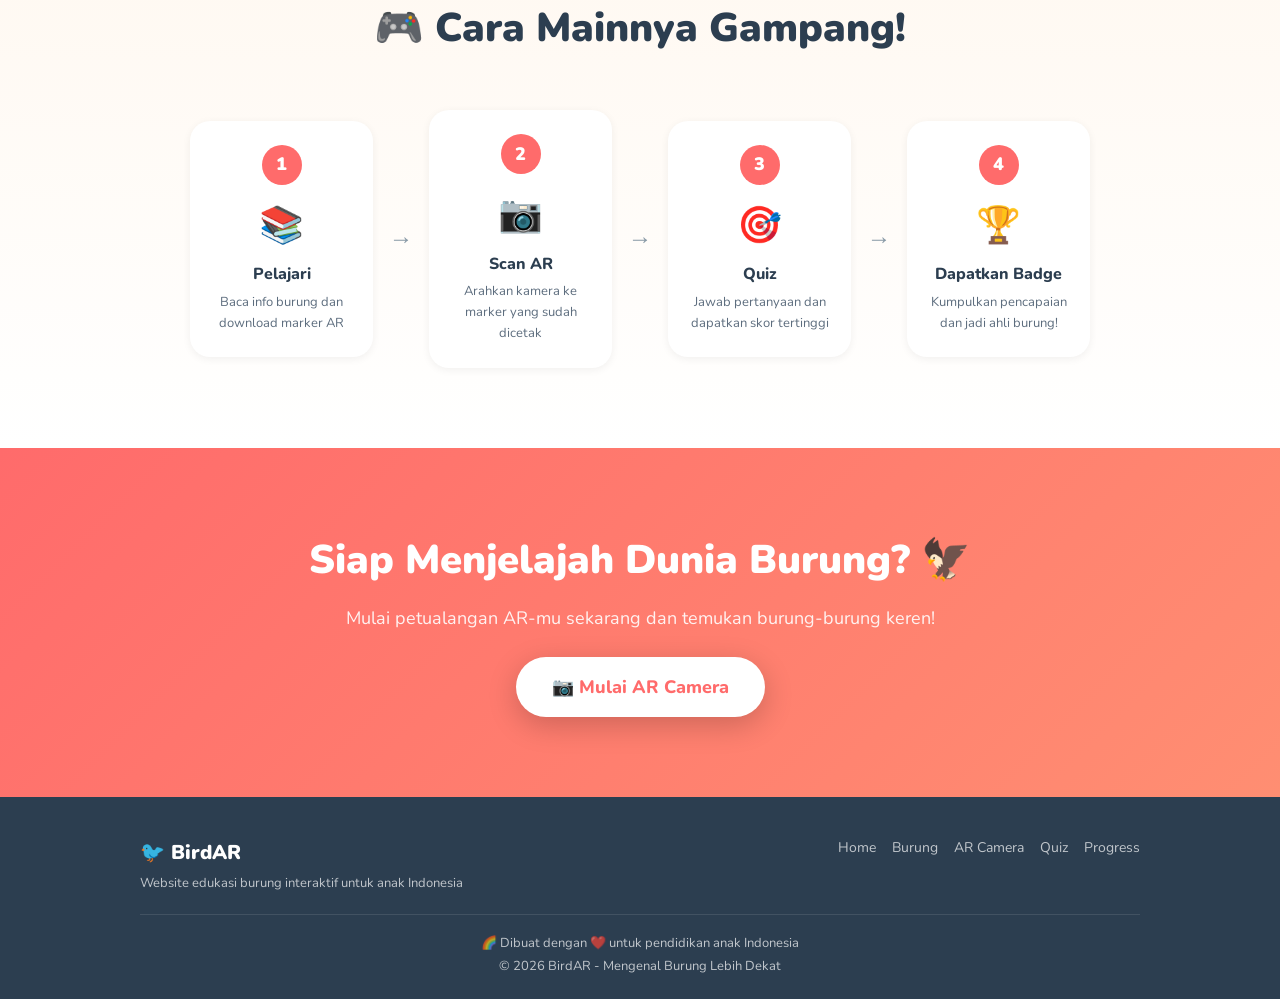
==== commit 2ef93297: "perbaikan rotasi objek" ====
--- a/index.html
+++ b/index.html
@@ -253,7 +253,7 @@
             </div>
             <div class="footer-bottom">
                 <p>🌈 Dibuat dengan ❤️ untuk pendidikan anak Indonesia</p>
-                <p class="footer-copy">© 2024 BirdAR - Mengenal Burung Lebih Dekat</p>
+                <p class="footer-copy">© 2026 BirdAR - Mengenal Burung Lebih Dekat</p>
             </div>
         </div>
     </footer>
